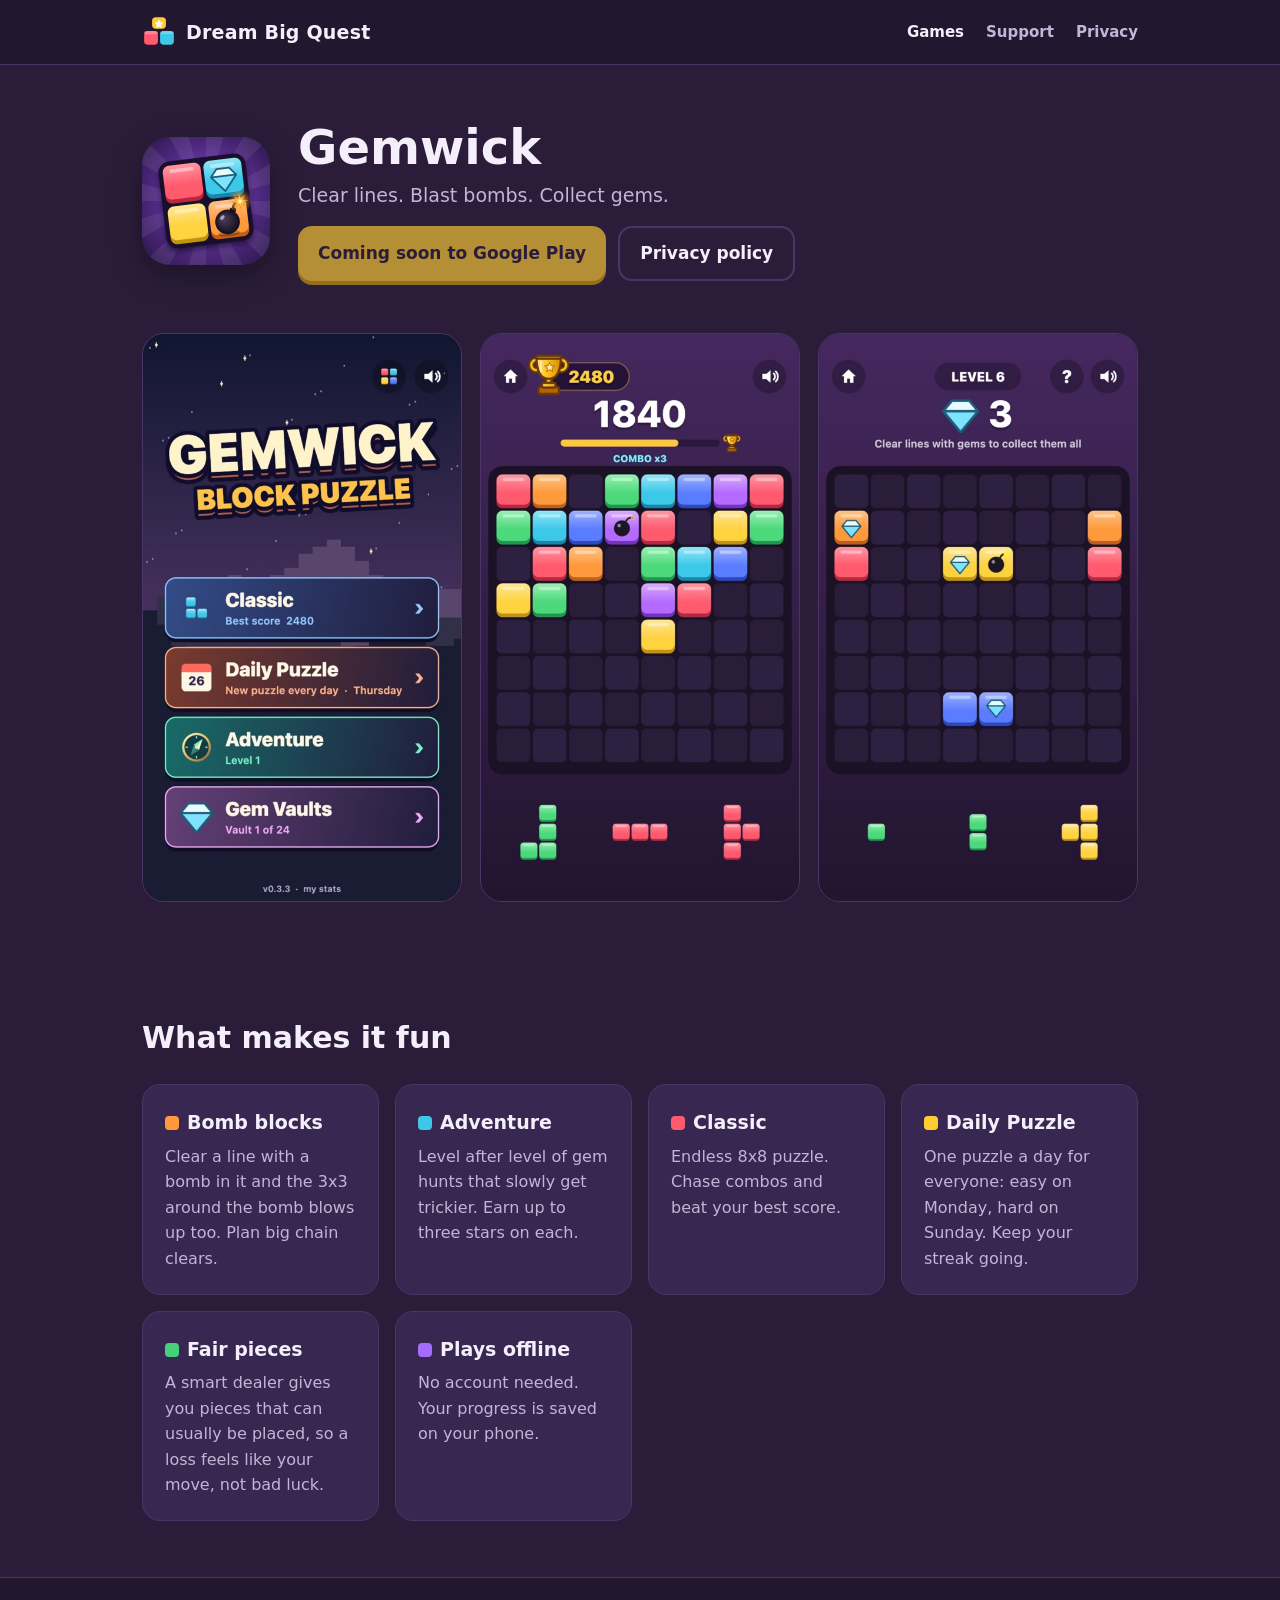
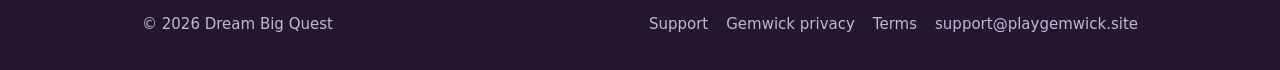
==== gemwick/index.html @ 0a7cbce2 "Gemwick website" ====
<!DOCTYPE html>
<html lang="en">
<head>
<meta charset="utf-8">
<meta name="viewport" content="width=device-width, initial-scale=1">
<title>Gemwick: Block Puzzle with bombs and gems | Dream Big Quest</title>
<meta name="description" content="Gemwick is an 8x8 block puzzle where bomb blocks blast the 3x3 around them. Classic endless mode, Adventure levels with gems, and a daily puzzle.">
<meta name="theme-color" content="#2b1d3a">
<link rel="icon" href="/assets/gemwick/icon-192.png" type="image/png">
<link rel="canonical" href="https://playgemwick.site/gemwick/">
<meta property="og:title" content="Gemwick">
<meta property="og:description" content="Clear lines. Blast bombs. Collect gems.">
<meta property="og:image" content="https://playgemwick.site/assets/gemwick/feature.jpg">
<meta property="og:type" content="website">
<link rel="stylesheet" href="/assets/style.css">
</head>
<body>
<header class="site-head"><div class="wrap">
  <a class="brand" href="/"><img src="/assets/logo.svg" alt="" width="34" height="34"><span>Dream Big Quest</span></a>
  <nav class="nav"><a href="/#games" aria-current="page">Games</a><a href="/support/">Support</a><a href="/privacy/">Privacy</a></nav>
</div></header>

<main>
  <div class="game-hero"><div class="wrap">
    <img class="icon" src="/assets/gemwick/icon.png" alt="Gemwick icon" width="128" height="128">
    <div>
      <h1>Gemwick</h1>
      <p>Clear lines. Blast bombs. Collect gems.</p>
      <div class="btns" style="margin-top:16px">
        <!-- When the game is live, replace href with https://play.google.com/store/apps/details?id=com.dreambigquest.boomblocks and remove aria-disabled. -->
        <a class="btn" href="#" aria-disabled="true">Coming soon to Google Play</a>
        <a class="btn ghost" href="/gemwick/privacy/">Privacy policy</a>
      </div>
    </div>
  </div></div>

  <section style="padding-top:28px"><div class="wrap">
    <div class="shots">
      <img src="/assets/gemwick/shot-menu.jpg" alt="Main menu with Classic, Adventure and Daily Puzzle" width="540" height="960" loading="lazy">
      <img src="/assets/gemwick/shot-classic.jpg" alt="Classic mode mid-game with a combo running" width="540" height="960" loading="lazy">
      <img src="/assets/gemwick/shot-adventure.jpg" alt="Adventure level with gems to collect" width="540" height="960" loading="lazy">
    </div>
  </div></section>

  <section><div class="wrap">
    <h2>What makes it fun</h2>
    <div class="features">
      <div class="card"><h3><span class="dot" style="background:var(--orange)"></span>Bomb blocks</h3><p>Clear a line with a bomb in it and the 3x3 around the bomb blows up too. Plan big chain clears.</p></div>
      <div class="card"><h3><span class="dot" style="background:var(--cyan)"></span>Adventure</h3><p>Level after level of gem hunts that slowly get trickier. Earn up to three stars on each.</p></div>
      <div class="card"><h3><span class="dot" style="background:var(--pink)"></span>Classic</h3><p>Endless 8x8 puzzle. Chase combos and beat your best score.</p></div>
      <div class="card"><h3><span class="dot" style="background:var(--yellow)"></span>Daily Puzzle</h3><p>One puzzle a day for everyone: easy on Monday, hard on Sunday. Keep your streak going.</p></div>
      <div class="card"><h3><span class="dot" style="background:var(--green)"></span>Fair pieces</h3><p>A smart dealer gives you pieces that can usually be placed, so a loss feels like your move, not bad luck.</p></div>
      <div class="card"><h3><span class="dot" style="background:#a66bff"></span>Plays offline</h3><p>No account needed. Your progress is saved on your phone.</p></div>
    </div>
  </div></section>
</main>

<footer class="site-foot"><div class="wrap">
  <span>© 2026 Dream Big Quest</span>
  <nav><a href="/support/">Support</a><a href="/gemwick/privacy/">Gemwick privacy</a><a href="/terms/">Terms</a><a href="mailto:support@playgemwick.site">support@playgemwick.site</a></nav>
</div></footer>
</body>
</html>
---- assets/style.css ----
/* Dream Big Quest website. One stylesheet for every page. */
:root {
  --bg: #2b1d3a;
  --bg-2: #22172f;
  --card: #382750;
  --line: #4a3566;
  --text: #f4effa;
  --muted: #c3b5d6;
  --yellow: #ffcc33;
  --pink: #ff5a6e;
  --cyan: #3cc8e6;
  --orange: #ff9a3c;
  --green: #45d17a;
  --radius: 18px;
  --wrap: 1040px;
}
* { box-sizing: border-box; }
html { scroll-behavior: smooth; }
body {
  margin: 0;
  font: 17px/1.6 "Nunito", ui-rounded, system-ui, -apple-system, "Segoe UI", sans-serif;
  color: var(--text);
  background: var(--bg);
  -webkit-font-smoothing: antialiased;
}
a { color: var(--yellow); }
a:hover { color: #fff; }
img { max-width: 100%; display: block; }
.wrap { max-width: var(--wrap); margin: 0 auto; padding: 0 22px; }

/* Header */
.site-head { position: sticky; top: 0; z-index: 10; background: rgba(34, 23, 47, .92); backdrop-filter: blur(8px); border-bottom: 1px solid var(--line); }
.site-head .wrap { display: flex; align-items: center; justify-content: space-between; height: 64px; gap: 16px; }
.brand { display: flex; align-items: center; gap: 10px; color: var(--text); text-decoration: none; font-weight: 900; font-size: 19px; letter-spacing: .2px; }
.brand svg { width: 34px; height: 34px; flex: none; }
.nav { display: flex; gap: 22px; }
.nav a { color: var(--muted); text-decoration: none; font-weight: 700; font-size: 15px; }
.nav a:hover, .nav a[aria-current="page"] { color: var(--text); }
@media (max-width: 560px) { .nav { gap: 14px; } .nav a { font-size: 14px; } .brand span { display: none; } }

/* Hero */
.hero { padding: 84px 0 64px; text-align: center; background: radial-gradient(ellipse at 50% 0%, #5a3a86 0%, var(--bg) 70%); }
.hero h1 { font-size: clamp(36px, 6vw, 60px); line-height: 1.1; margin: 0 0 16px; font-weight: 900; }
.hero h1 em { font-style: normal; color: var(--yellow); }
.hero p { color: var(--muted); font-size: 19px; max-width: 620px; margin: 0 auto; }

/* Sections and cards */
section { padding: 56px 0; }
h2 { font-size: 30px; font-weight: 900; margin: 0 0 22px; }
.card { background: var(--card); border: 1px solid var(--line); border-radius: var(--radius); }
.game-card { display: grid; grid-template-columns: 1.2fr 1fr; overflow: hidden; }
.game-card .art { background: #4b2c79; }
.game-card .art { display: flex; align-items: center; }
.game-card .art img { width: 100%; height: auto; }
.game-card .body { padding: 30px; display: flex; flex-direction: column; gap: 12px; justify-content: center; }
.game-card h3 { margin: 0; font-size: 26px; font-weight: 900; }
.game-card p { margin: 0; color: var(--muted); }
@media (max-width: 760px) { .game-card { grid-template-columns: 1fr; } }
.tag { display: inline-block; align-self: flex-start; font-size: 13px; font-weight: 800; padding: 3px 10px; border-radius: 99px; background: rgba(255, 204, 51, .15); color: var(--yellow); }
.soon { margin-top: 18px; padding: 22px 26px; color: var(--muted); border-style: dashed; }

/* Buttons */
.btn { display: inline-flex; align-items: center; gap: 8px; padding: 12px 20px; border-radius: 14px; font-weight: 900; text-decoration: none; background: var(--yellow); color: #2b1d3a; box-shadow: 0 4px 0 #c99a12; }
.btn:hover { color: #2b1d3a; transform: translateY(-1px); }
.btn.ghost { background: transparent; color: var(--text); border: 2px solid var(--line); box-shadow: none; }
.btns { display: flex; flex-wrap: wrap; gap: 12px; margin-top: 8px; }
.btn[aria-disabled="true"] { opacity: .65; pointer-events: none; }

/* Game page */
.game-hero { padding: 56px 0 24px; }
.game-hero .wrap { display: flex; gap: 28px; align-items: center; }
.game-hero img.icon { width: 128px; height: 128px; border-radius: 28px; flex: none; box-shadow: 0 10px 30px rgba(0, 0, 0, .35); }
.game-hero h1 { margin: 0 0 6px; font-size: clamp(32px, 5vw, 48px); font-weight: 900; line-height: 1.1; }
.game-hero p { margin: 0; color: var(--muted); font-size: 19px; }
@media (max-width: 560px) { .game-hero .wrap { flex-direction: column; text-align: center; } .game-hero .btns { justify-content: center; } }
.shots { display: grid; grid-template-columns: repeat(3, 1fr); gap: 18px; }
.shots img { width: 100%; height: auto; aspect-ratio: 9 / 16; object-fit: cover; border-radius: 22px; border: 1px solid var(--line); }
@media (max-width: 640px) { .shots { grid-template-columns: repeat(3, 70%); overflow-x: auto; scroll-snap-type: x mandatory; } .shots img { scroll-snap-align: center; } }
.features { display: grid; grid-template-columns: repeat(auto-fit, minmax(220px, 1fr)); gap: 16px; }
.features .card { padding: 22px; }
.features h3 { margin: 0 0 6px; font-size: 19px; }
.features p { margin: 0; color: var(--muted); font-size: 16px; }
.dot { display: inline-block; width: 14px; height: 14px; border-radius: 4px; margin-right: 8px; vertical-align: -1px; }

/* Long-form pages (privacy, terms, support) */
.doc { max-width: 760px; margin: 0 auto; padding: 48px 22px 72px; }
.doc h1 { font-size: clamp(30px, 5vw, 42px); font-weight: 900; line-height: 1.15; margin: 0 0 6px; }
.doc .meta { color: var(--muted); margin: 0 0 28px; }
.doc h2 { font-size: 23px; margin: 36px 0 10px; }
.doc h3 { font-size: 18px; margin: 22px 0 6px; }
.doc p, .doc li { color: #e4dbef; }
.doc ul { padding-left: 22px; }
.doc li { margin: 4px 0; }
.doc table { width: 100%; border-collapse: collapse; margin: 12px 0; font-size: 15px; }
.doc th, .doc td { text-align: left; vertical-align: top; padding: 10px 12px; border-bottom: 1px solid var(--line); }
.doc th { color: var(--text); background: var(--card); }
.doc .summary { padding: 18px 22px; margin: 0 0 8px; }
.doc .summary p { margin: 6px 0; }
.toc { padding: 14px 22px; margin: 20px 0; }
.toc ol { margin: 6px 0; padding-left: 20px; columns: 2; }
@media (max-width: 560px) { .toc ol { columns: 1; } }
details.card { padding: 14px 20px; margin: 10px 0; }
details summary { cursor: pointer; font-weight: 800; }
details p { margin: 10px 0 4px; }

/* Footer */
.site-foot { border-top: 1px solid var(--line); background: var(--bg-2); padding: 34px 0; color: var(--muted); font-size: 15px; }
.site-foot .wrap { display: flex; flex-wrap: wrap; justify-content: space-between; gap: 16px; }
.site-foot nav { display: flex; flex-wrap: wrap; gap: 18px; }
.site-foot a { color: var(--muted); text-decoration: none; }
.site-foot a:hover { color: var(--text); }
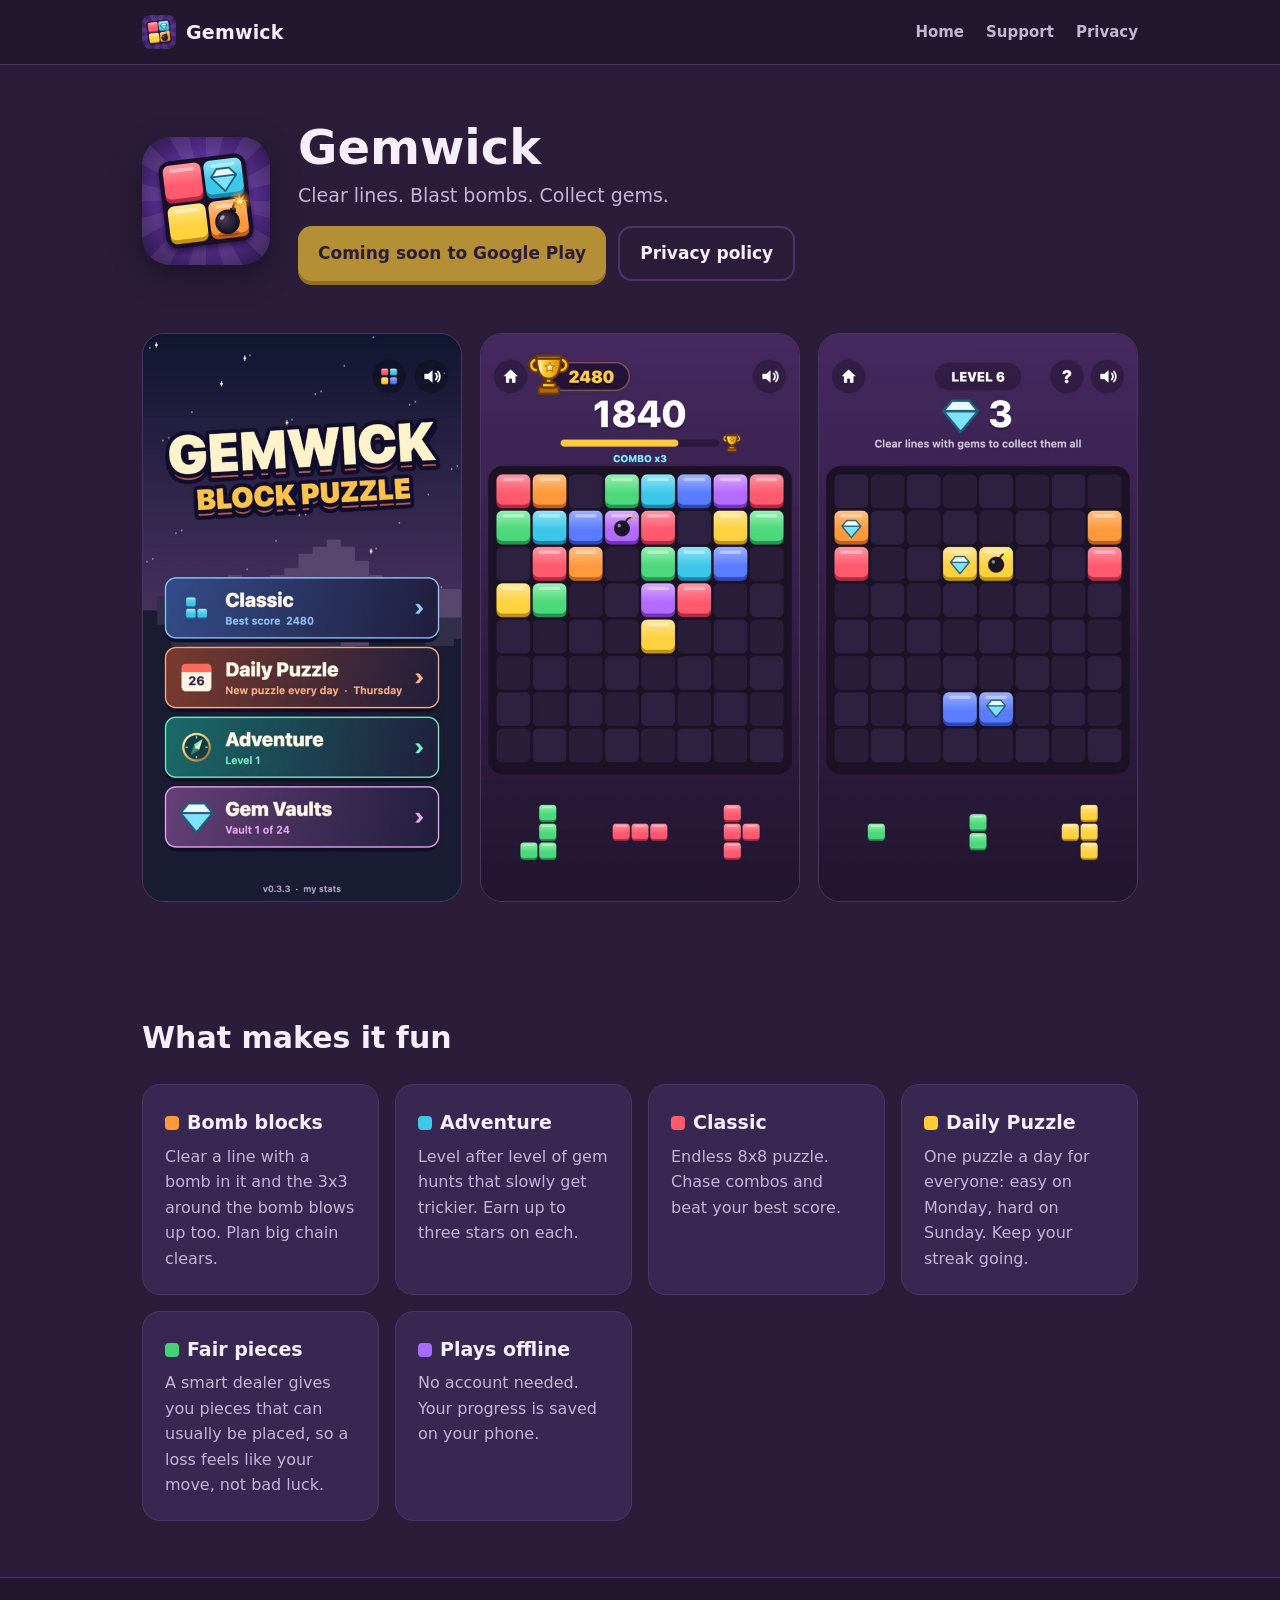
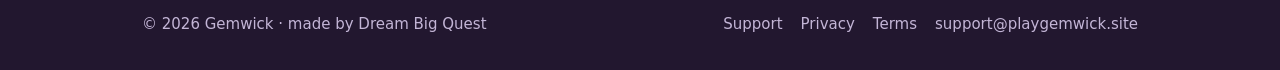
==== commit b8987be1: "Make the site Gemwick-only: game page at /, privacy policy at /privacy/" ====
--- a/gemwick/index.html
+++ b/gemwick/index.html
@@ -1,63 +1,3 @@
-<!DOCTYPE html>
-<html lang="en">
-<head>
-<meta charset="utf-8">
-<meta name="viewport" content="width=device-width, initial-scale=1">
-<title>Gemwick: Block Puzzle with bombs and gems | Dream Big Quest</title>
-<meta name="description" content="Gemwick is an 8x8 block puzzle where bomb blocks blast the 3x3 around them. Classic endless mode, Adventure levels with gems, and a daily puzzle.">
-<meta name="theme-color" content="#2b1d3a">
-<link rel="icon" href="/assets/gemwick/icon-192.png" type="image/png">
-<link rel="canonical" href="https://playgemwick.site/gemwick/">
-<meta property="og:title" content="Gemwick">
-<meta property="og:description" content="Clear lines. Blast bombs. Collect gems.">
-<meta property="og:image" content="https://playgemwick.site/assets/gemwick/feature.jpg">
-<meta property="og:type" content="website">
-<link rel="stylesheet" href="/assets/style.css">
-</head>
-<body>
-<header class="site-head"><div class="wrap">
-  <a class="brand" href="/"><img src="/assets/logo.svg" alt="" width="34" height="34"><span>Dream Big Quest</span></a>
-  <nav class="nav"><a href="/#games" aria-current="page">Games</a><a href="/support/">Support</a><a href="/privacy/">Privacy</a></nav>
-</div></header>
-
-<main>
-  <div class="game-hero"><div class="wrap">
-    <img class="icon" src="/assets/gemwick/icon.png" alt="Gemwick icon" width="128" height="128">
-    <div>
-      <h1>Gemwick</h1>
-      <p>Clear lines. Blast bombs. Collect gems.</p>
-      <div class="btns" style="margin-top:16px">
-        <!-- When the game is live, replace href with https://play.google.com/store/apps/details?id=com.dreambigquest.boomblocks and remove aria-disabled. -->
-        <a class="btn" href="#" aria-disabled="true">Coming soon to Google Play</a>
-        <a class="btn ghost" href="/gemwick/privacy/">Privacy policy</a>
-      </div>
-    </div>
-  </div></div>
-
-  <section style="padding-top:28px"><div class="wrap">
-    <div class="shots">
-      <img src="/assets/gemwick/shot-menu.jpg" alt="Main menu with Classic, Adventure and Daily Puzzle" width="540" height="960" loading="lazy">
-      <img src="/assets/gemwick/shot-classic.jpg" alt="Classic mode mid-game with a combo running" width="540" height="960" loading="lazy">
-      <img src="/assets/gemwick/shot-adventure.jpg" alt="Adventure level with gems to collect" width="540" height="960" loading="lazy">
-    </div>
-  </div></section>
-
-  <section><div class="wrap">
-    <h2>What makes it fun</h2>
-    <div class="features">
-      <div class="card"><h3><span class="dot" style="background:var(--orange)"></span>Bomb blocks</h3><p>Clear a line with a bomb in it and the 3x3 around the bomb blows up too. Plan big chain clears.</p></div>
-      <div class="card"><h3><span class="dot" style="background:var(--cyan)"></span>Adventure</h3><p>Level after level of gem hunts that slowly get trickier. Earn up to three stars on each.</p></div>
-      <div class="card"><h3><span class="dot" style="background:var(--pink)"></span>Classic</h3><p>Endless 8x8 puzzle. Chase combos and beat your best score.</p></div>
-      <div class="card"><h3><span class="dot" style="background:var(--yellow)"></span>Daily Puzzle</h3><p>One puzzle a day for everyone: easy on Monday, hard on Sunday. Keep your streak going.</p></div>
-      <div class="card"><h3><span class="dot" style="background:var(--green)"></span>Fair pieces</h3><p>A smart dealer gives you pieces that can usually be placed, so a loss feels like your move, not bad luck.</p></div>
-      <div class="card"><h3><span class="dot" style="background:#a66bff"></span>Plays offline</h3><p>No account needed. Your progress is saved on your phone.</p></div>
-    </div>
-  </div></section>
-</main>
-
-<footer class="site-foot"><div class="wrap">
-  <span>© 2026 Dream Big Quest</span>
-  <nav><a href="/support/">Support</a><a href="/gemwick/privacy/">Gemwick privacy</a><a href="/terms/">Terms</a><a href="mailto:support@playgemwick.site">support@playgemwick.site</a></nav>
-</div></footer>
-</body>
-</html>
+<!DOCTYPE html><html lang="en"><head><meta charset="utf-8"><title>Gemwick</title>
+<link rel="canonical" href="https://playgemwick.site/"><meta http-equiv="refresh" content="0; url=/"></head>
+<body><p>Moved to <a href="/">https://playgemwick.site/</a></p></body></html>
